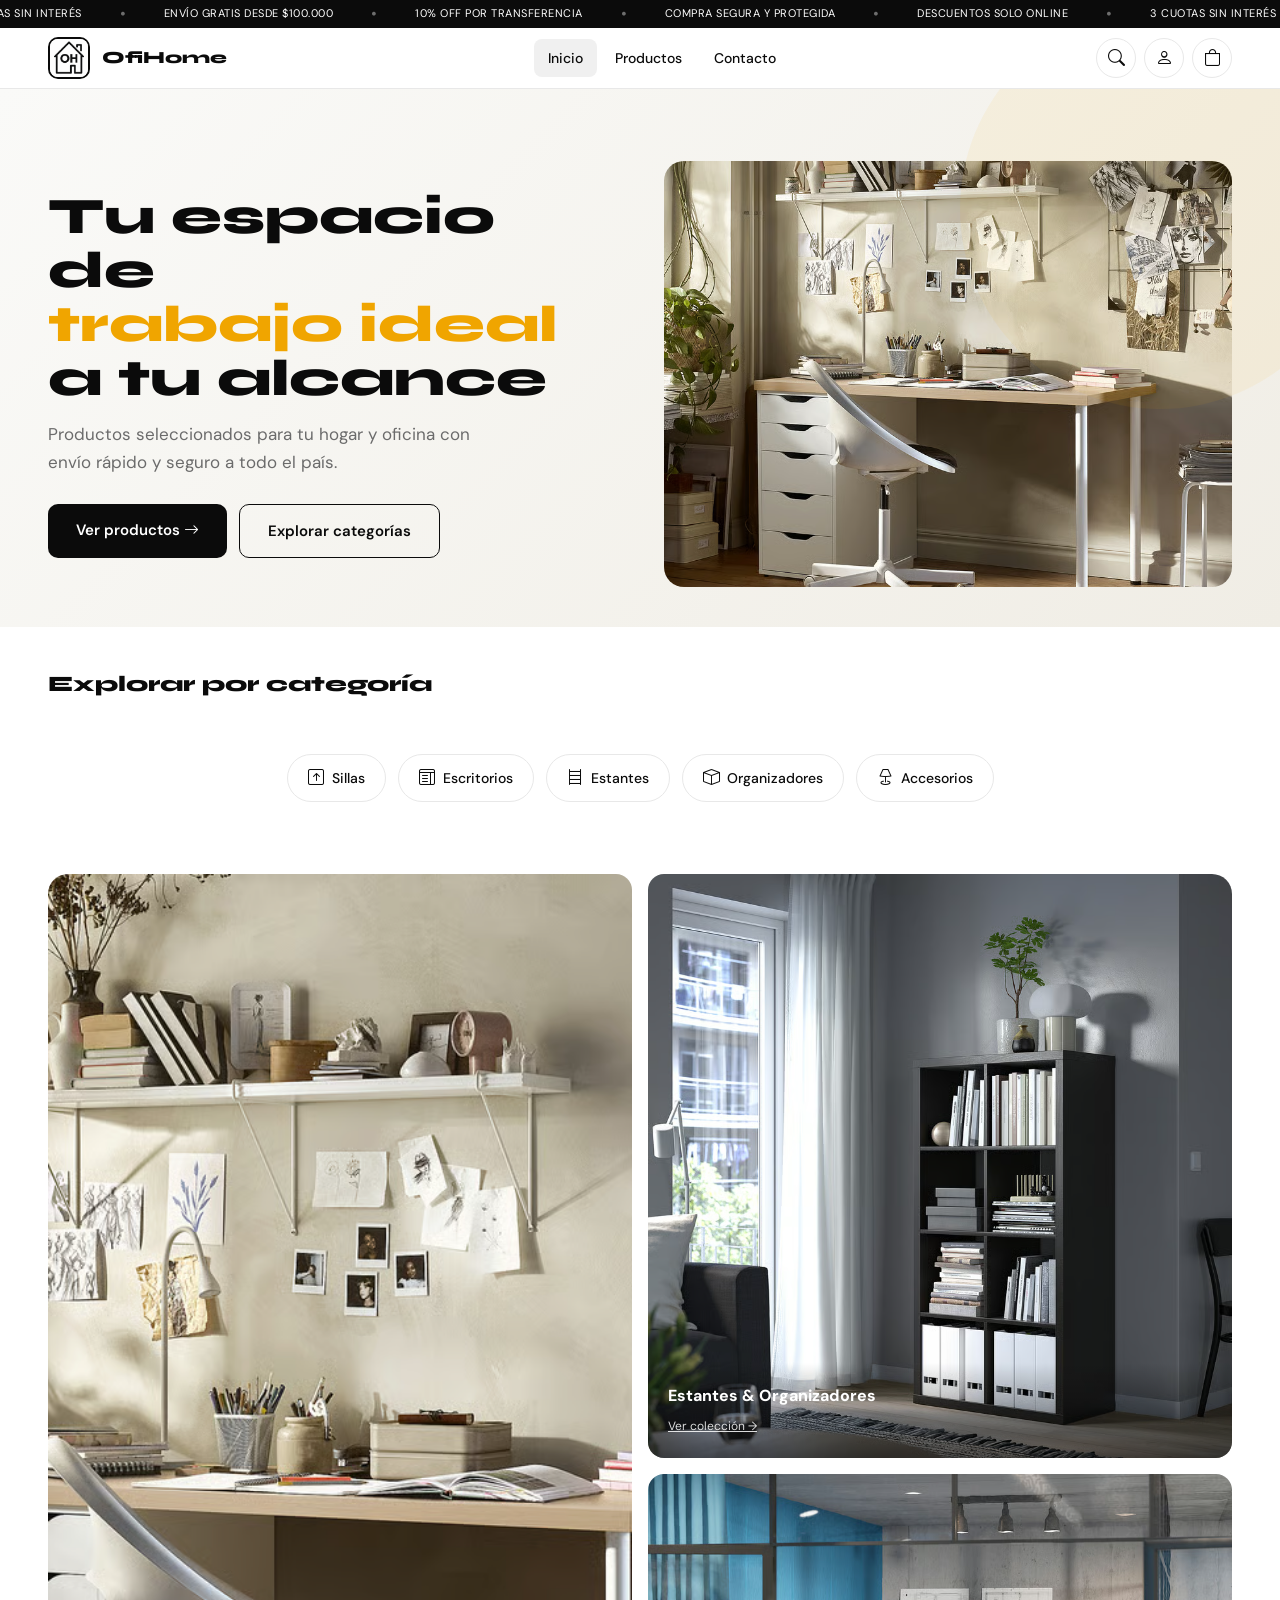
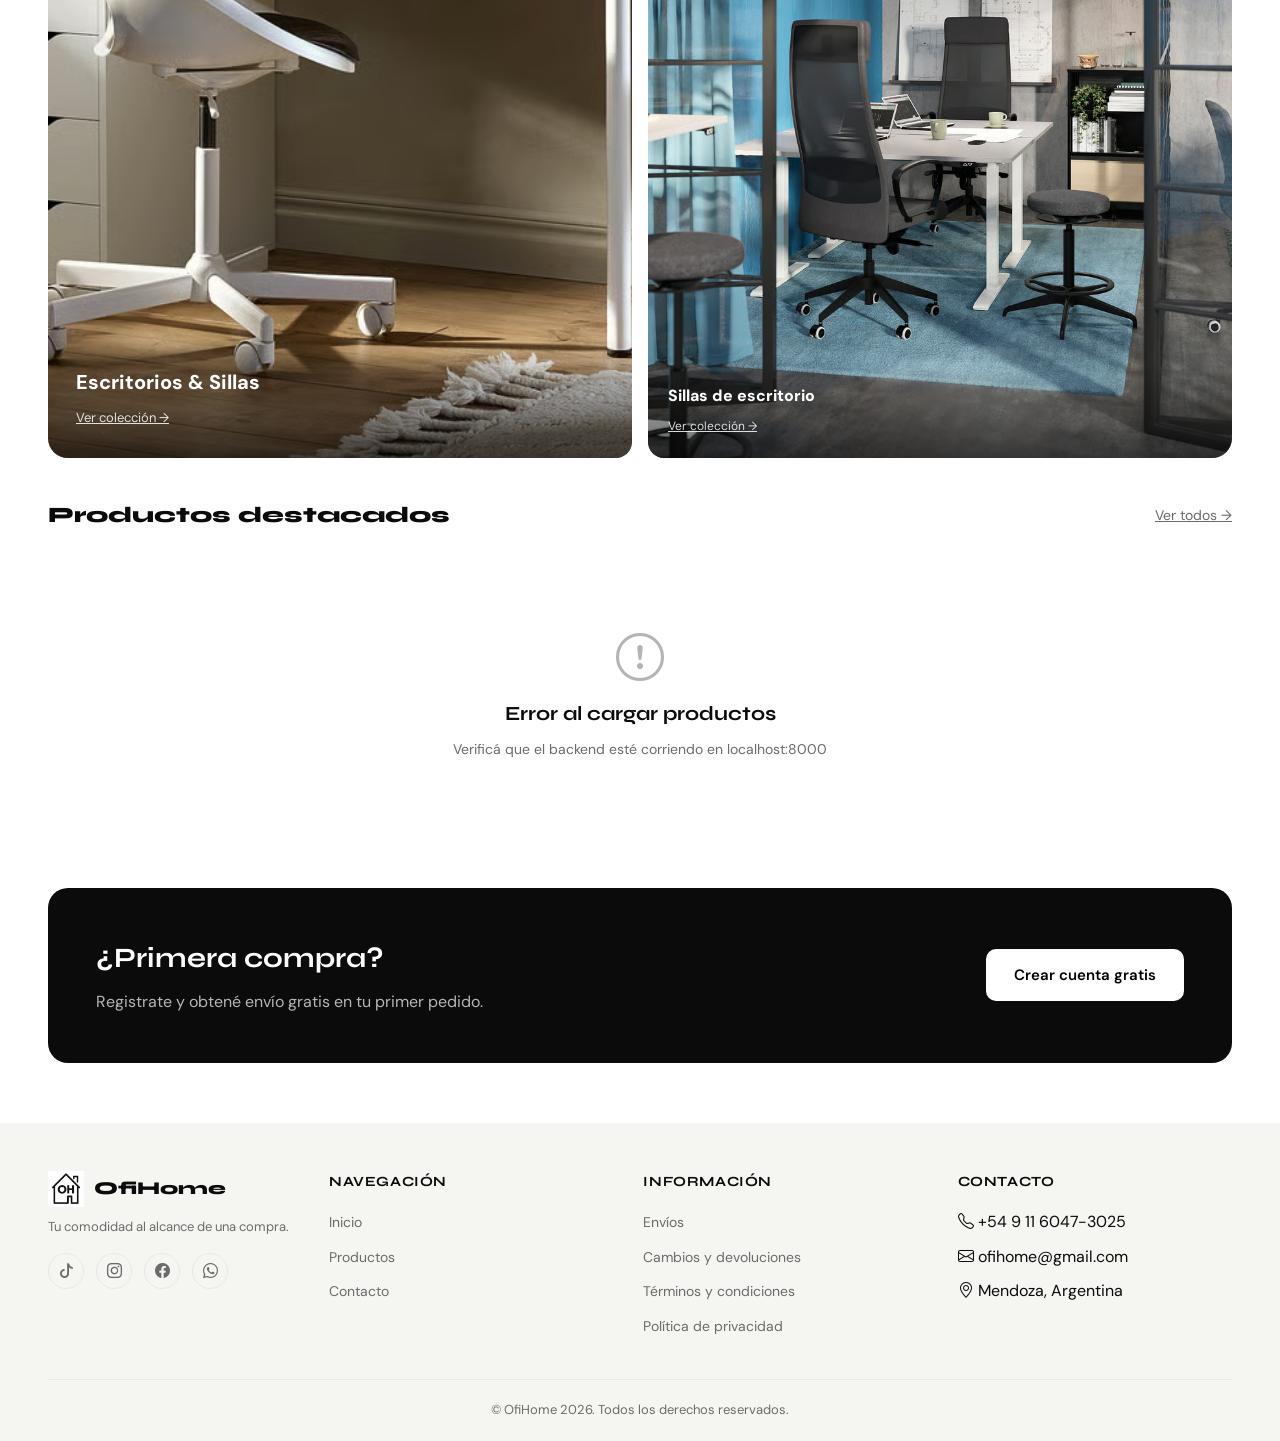
==== admin/index.html @ c02a9fef "frontend del ecommerce" ====
<!doctype html>
<html lang="es">
<head>
  <meta charset="utf-8"/><meta name="viewport" content="width=device-width,initial-scale=1"/>
  <title>OfiHome Admin — Dashboard</title>
  <link rel="stylesheet" href="../css/styles.css"/>
  <link rel="stylesheet" href="https://cdn.jsdelivr.net/npm/bootstrap-icons@1.10.5/font/bootstrap-icons.css">
</head>
<body>
<div class="admin-layout">

  <!-- SIDEBAR -->
  <aside class="admin-sidebar">
    <div class="admin-sidebar-brand">
      <div class="logo-box" style="width:36px;height:36px;border:2px solid #fff;border-radius:8px;overflow:hidden;">
        <img src="../imagen/logo OfiHome.png" alt="Logo">
      </div>
      <span>OfiHome Admin</span>
    </div>
    <nav class="admin-nav">
      <a href="./index.html" class="active"><i class="bi bi-speedometer2"></i> Dashboard</a>
      <a href="./products.html"><i class="bi bi-box-seam"></i> Productos</a>
      <a href="./orders.html"><i class="bi bi-bag-check"></i> Pedidos</a>
      <a href="./clients.html"><i class="bi bi-people"></i> Clientes</a>
      <a href="./categories.html"><i class="bi bi-tags"></i> Categorías</a>
      <a href="../index.html" style="margin-top:auto;border-top:1px solid rgba(255,255,255,.1);padding-top:16px;">
        <i class="bi bi-arrow-left"></i> Ver tienda
      </a>
      <a href="#" id="logoutBtn"><i class="bi bi-box-arrow-right"></i> Cerrar sesión</a>
    </nav>
  </aside>

  <!-- MAIN -->
  <main class="admin-main">
    <h1>Dashboard</h1>

    <div class="stats-grid" id="statsGrid">
      <div class="stat-card"><div class="stat-card-icon blue"><i class="bi bi-box-seam"></i></div><div class="stat-label">Productos</div><div class="stat-value" id="statProducts">—</div></div>
      <div class="stat-card"><div class="stat-card-icon green"><i class="bi bi-bag-check"></i></div><div class="stat-label">Pedidos</div><div class="stat-value" id="statOrders">—</div></div>
      <div class="stat-card"><div class="stat-card-icon orange"><i class="bi bi-people"></i></div><div class="stat-label">Clientes</div><div class="stat-value" id="statClients">—</div></div>
      <div class="stat-card"><div class="stat-card-icon purple"><i class="bi bi-currency-dollar"></i></div><div class="stat-label">Ingresos totales</div><div class="stat-value" id="statRevenue">—</div></div>
    </div>

    <div style="display:grid;grid-template-columns:1fr 1fr;gap:20px;margin-bottom:24px;">
      <!-- Pedidos recientes -->
      <div class="admin-table-container">
        <div class="admin-table-header">
          <h3>Pedidos recientes</h3>
          <a href="./orders.html" style="font-size:13px;color:#666;">Ver todos →</a>
        </div>
        <table>
          <thead><tr><th>#</th><th>Cliente</th><th>Total</th><th>Estado</th></tr></thead>
          <tbody id="recentOrders"><tr><td colspan="4" style="text-align:center;padding:20px;color:#999;">Cargando...</td></tr></tbody>
        </table>
      </div>

      <!-- Stock bajo -->
      <div class="admin-table-container">
        <div class="admin-table-header">
          <h3>Stock bajo</h3>
          <a href="./products.html" style="font-size:13px;color:#666;">Gestionar →</a>
        </div>
        <table>
          <thead><tr><th>Producto</th><th>Stock</th><th>Precio</th></tr></thead>
          <tbody id="lowStock"><tr><td colspan="3" style="text-align:center;padding:20px;color:#999;">Cargando...</td></tr></tbody>
        </table>
      </div>
    </div>

    <!-- Distribución por estado -->
    <div class="admin-table-container">
      <div class="admin-table-header"><h3>Estado de pedidos</h3></div>
      <div style="padding:20px;display:flex;gap:16px;flex-wrap:wrap;" id="orderStats"></div>
    </div>
  </main>
</div>

<script type="module">
  import { requireAdmin, clearSession } from "../js/auth.js";
  import { getProducts, getOrders, getClients } from "../js/api.js";
  import { formatPrice, formatDate } from "../js/utils.js";
  import { ORDER_STATUS } from "../js/config.js";

  requireAdmin();

  document.getElementById("logoutBtn").addEventListener("click", (e) => {
    e.preventDefault(); clearSession(); window.location.href = "../index.html";
  });

  try {
    const [products, orders, clients] = await Promise.all([
      getProducts({ limit: 1000 }), getOrders({ limit: 1000 }), getClients({ limit: 1000 })
    ]);

    const revenue = orders.reduce((s, o) => s + o.total, 0);
    document.getElementById("statProducts").textContent = products.length;
    document.getElementById("statOrders").textContent = orders.length;
    document.getElementById("statClients").textContent = clients.length;
    document.getElementById("statRevenue").textContent = formatPrice(revenue);

    // Pedidos recientes
    const tbody = document.getElementById("recentOrders");
    const recent = orders.slice(-5).reverse();
    tbody.innerHTML = recent.length ? recent.map(o => {
      const client = clients.find(c => c.id_key === o.client_id);
      return `<tr>
        <td><strong>#${o.id_key}</strong></td>
        <td>${client ? `${client.name} ${client.lastname}` : `Cliente #${o.client_id}`}</td>
        <td>${formatPrice(o.total)}</td>
        <td><span class="order-status-badge status-${o.status}">${ORDER_STATUS[o.status]}</span></td>
      </tr>`;
    }).join("") : `<tr><td colspan="4" style="text-align:center;color:#999;padding:20px;">Sin pedidos</td></tr>`;

    // Stock bajo
    const low = products.filter(p => p.stock <= 5).sort((a,b) => a.stock - b.stock);
    document.getElementById("lowStock").innerHTML = low.length ? low.map(p => `
      <tr>
        <td>${p.name}</td>
        <td><span class="order-status-badge ${p.stock===0?"status-4":"status-1"}">${p.stock}</span></td>
        <td>${formatPrice(p.price)}</td>
      </tr>`).join("") : `<tr><td colspan="3" style="text-align:center;color:#2d7a3a;padding:20px;">✓ Todo bien</td></tr>`;

    // Stats de estado
    const statusCount = {};
    orders.forEach(o => { statusCount[o.status] = (statusCount[o.status] || 0) + 1; });
    const colors = { 1: "#fff8e1", 2: "#e3f2fd", 3: "#e8f5e9", 4: "#fce4ec" };
    const textColors = { 1: "#c57a00", 2: "#1565c0", 3: "#2d7a3a", 4: "#e53e3e" };
    document.getElementById("orderStats").innerHTML = Object.entries(ORDER_STATUS).map(([k,v]) => `
      <div style="background:${colors[k]};border-radius:12px;padding:20px 28px;text-align:center;">
        <div style="font-size:32px;font-weight:800;color:${textColors[k]};">${statusCount[k]||0}</div>
        <div style="font-size:13px;color:${textColors[k]};margin-top:4px;">${v}</div>
      </div>`).join("");
  } catch(e) {
    console.error(e);
  }
</script>
</body>
</html>
---- css/styles.css ----
@import url('https://fonts.googleapis.com/css2?family=Syne:wght@400;600;700;800&family=DM+Sans:wght@300;400;500&display=swap');

:root {
  --bg: #ffffff;
  --fg: #0b0b0b;
  --muted: #6b6b6b;
  --line: #e8e8e8;
  --accent: #1a1a1a;
  --accent2: #f0a500;
  --surface: #f7f7f5;
  --danger: #e53e3e;
  --success: #2d7a3a;
  --radius: 12px;
  --shadow: 0 2px 16px rgba(0,0,0,.08);
  --shadow-lg: 0 8px 40px rgba(0,0,0,.14);
}

*, *::before, *::after { box-sizing: border-box; margin: 0; padding: 0; }

body {
  font-family: 'DM Sans', ui-sans-serif, system-ui, sans-serif;
  background: var(--bg);
  color: var(--fg);
  line-height: 1.6;
}

h1,h2,h3,h4,h5 { font-family: 'Syne', sans-serif; }
a { color: inherit; text-decoration: none; }
img { max-width: 100%; display: block; }
button { cursor: pointer; font-family: inherit; }

/* ══════════════════════════════════════════
   HEADER
══════════════════════════════════════════ */
.site-header {
  position: sticky; top: 0; z-index: 100;
  background: var(--bg);
  border-bottom: 1px solid var(--line);
}

.topbar {
  height: 28px; background: #0b0b0b; color: #fff;
  overflow: hidden; display: flex; align-items: center;
}
.topbar-track {
  display: inline-flex; align-items: center;
  gap: 18px; white-space: nowrap; padding: 0 18px;
}
.promo-item { font-size: 11px; letter-spacing:.5px; margin-right:20px; }
.promo-sep { opacity:.4; margin-right:20px; }

.mainbar {
  height: 60px; padding: 0 48px;
  display: grid; grid-template-columns: auto 1fr auto;
  align-items: center; gap: 12px;
}

.brand { display:flex; align-items:center; gap:12px; }
.logo-box {
  width:42px; height:42px; border:2px solid var(--fg);
  border-radius:10px; display:grid; place-items:center;
  overflow:hidden;
}
.logo-box img { width:100%; height:100%; object-fit:contain; }
.brand-name { font-family:'Syne',sans-serif; font-weight:800; font-size:17px; }

.nav { display:flex; justify-content:center; gap:4px; }
.nav-link {
  font-size:14px; font-weight:500; padding:8px 14px;
  border-radius:8px; color:var(--fg); transition:background .15s;
}
.nav-link:hover, .nav-link.active { background:#f0f0f0; }

.actions { display:flex; justify-content:flex-end; align-items:center; gap:8px; position:relative; }

.icon-btn {
  position:relative; width:40px; height:40px; border-radius:999px;
  border:1px solid var(--line); background:#fff;
  display:grid; place-items:center; color:var(--fg); transition:background .15s;
}
.icon-btn:hover { background:#f4f4f4; }
.icon-btn i { font-size:17px; }

.badge {
  position:absolute; top:-5px; right:-5px;
  min-width:18px; height:18px; padding:0 5px;
  border-radius:999px; background:var(--fg); color:#fff;
  font-size:11px; display:grid; place-items:center;
  border:2px solid #fff; font-weight:700;
}

/* ── Mini carrito ── */
.cart-wrapper { position:relative; }
.mini-cart-panel {
  position:absolute; top:calc(100% + 12px); right:0;
  width:340px; background:#fff; border:1px solid var(--line);
  border-radius:var(--radius); box-shadow:var(--shadow-lg);
  opacity:0; pointer-events:none; transform:translateY(-8px);
  transition:opacity .2s, transform .2s; z-index:200;
}
.mini-cart-panel.open { opacity:1; pointer-events:all; transform:translateY(0); }
.mini-cart-header { padding:16px 20px 12px; font-weight:700; font-family:'Syne',sans-serif; border-bottom:1px solid var(--line); font-size:15px; }
.mini-cart-items { max-height:280px; overflow-y:auto; padding:8px 0; }
.mini-cart-item {
  display:flex; justify-content:space-between; align-items:center;
  padding:10px 20px; gap:12px;
}
.mini-cart-item:hover { background:var(--surface); }
.mci-info { flex:1; min-width:0; }
.mci-name { font-size:13px; font-weight:500; white-space:nowrap; overflow:hidden; text-overflow:ellipsis; display:block; }
.mci-qty { font-size:12px; color:var(--muted); }
.mci-right { display:flex; align-items:center; gap:8px; }
.mci-price { font-size:13px; font-weight:600; white-space:nowrap; }
.mci-remove {
  background:none; border:none; padding:4px;
  color:var(--muted); border-radius:4px;
}
.mci-remove:hover { color:var(--danger); background:#fff0f0; }
.mini-cart-empty { padding:32px 20px; text-align:center; color:var(--muted); }
.mini-cart-empty p { margin-top:8px; font-size:14px; }
.mini-cart-footer { padding:14px 20px; border-top:1px solid var(--line); }
.mini-cart-total { display:flex; justify-content:space-between; margin-bottom:12px; font-size:15px; }
.mini-cart-total strong { font-size:17px; }
.btn-cart-view, .btn-checkout-mini {
  display:block; text-align:center; padding:10px;
  border-radius:8px; font-weight:600; font-size:14px;
  transition:background .15s;
}
.btn-cart-view { border:1.5px solid var(--fg); margin-bottom:8px; }
.btn-cart-view:hover { background:var(--fg); color:#fff; }
.btn-checkout-mini { background:var(--fg); color:#fff; }
.btn-checkout-mini:hover { background:#333; }

/* ── Buscador overlay ── */
.search-overlay {
  position:fixed; inset:0; background:rgba(0,0,0,.5);
  z-index:500; display:grid; place-items:start center;
  padding-top:120px; opacity:0; pointer-events:none; transition:opacity .2s;
}
.search-overlay.open { opacity:1; pointer-events:all; }
.search-box {
  background:#fff; border-radius:16px; padding:24px;
  width:min(600px, 90vw); box-shadow:var(--shadow-lg);
}
.search-box input {
  width:100%; border:none; outline:none; font-size:20px;
  font-family:'Syne',sans-serif; padding:8px 0;
  border-bottom:2px solid var(--fg);
}
.search-hint { font-size:12px; color:var(--muted); margin-top:8px; }

/* ══════════════════════════════════════════
   HERO
══════════════════════════════════════════ */
.hero {
  padding:72px 48px 40px;
  background: linear-gradient(135deg, #fafaf8 0%, #f0ede5 100%);
  position:relative; overflow:hidden;
}
.hero::before {
  content:''; position:absolute; right:-80px; top:-80px;
  width:400px; height:400px; border-radius:50%;
  background:rgba(240,165,0,.07); pointer-events:none;
}
.hero-inner {
  max-width:1200px; margin:0 auto;
  display:grid; grid-template-columns:1fr 1fr; gap:48px; align-items:center;
}
.hero-text h1 {
  font-size:clamp(32px,4vw,54px); line-height:1.05; font-weight:800;
  margin-bottom:16px;
}
.hero-text h1 span { color:var(--accent2); }
.hero-text p { font-size:17px; color:var(--muted); max-width:440px; margin-bottom:28px; }
.hero-actions { display:flex; gap:12px; flex-wrap:wrap; }
.btn-primary {
  background:var(--fg); color:#fff; padding:14px 28px;
  border-radius:10px; font-weight:600; font-size:15px;
  border:none; transition:background .15s, transform .1s;
}
.btn-primary:hover { background:#333; transform:translateY(-1px); }
.btn-secondary {
  background:transparent; color:var(--fg); padding:14px 28px;
  border-radius:10px; font-weight:600; font-size:15px;
  border:1.5px solid var(--fg); transition:background .15s;
}
.btn-secondary:hover { background:var(--fg); color:#fff; }
.hero-img { border-radius:20px; overflow:hidden; aspect-ratio:4/3; }
.hero-img img { width:100%; height:100%; object-fit:cover; }

/* ══════════════════════════════════════════
   CATEGORÍAS STRIP
══════════════════════════════════════════ */
.categories-strip {
  padding:32px 48px; display:flex; gap:12px; overflow-x:auto;
  scrollbar-width:none; justify-content:center; flex-wrap:wrap;
}
.categories-strip::-webkit-scrollbar { display:none; }
.cat-chip {
  display:flex; align-items:center; gap:8px;
  padding:10px 20px; border-radius:999px;
  border:1.5px solid var(--line); background:#fff;
  font-size:14px; font-weight:500; white-space:nowrap;
  cursor:pointer; transition:all .15s; color:var(--fg);
}
.cat-chip i { font-size:16px; }
.cat-chip:hover, .cat-chip.active {
  background:var(--fg); color:#fff; border-color:var(--fg);
}

/* ══════════════════════════════════════════
   PRODUCTOS GRID
══════════════════════════════════════════ */
.section-header {
  display:flex; justify-content:space-between; align-items:center;
  padding:0 48px; margin-bottom:24px;
}
.section-header h2 { font-size:22px; font-weight:800; }
.section-header a { font-size:14px; color:var(--muted); text-decoration:underline; }

.products-grid {
  display:grid;
  grid-template-columns:repeat(auto-fill, minmax(260px, 1fr));
  gap:24px; padding:0 48px 48px;
}

.product-card {
  border-radius:var(--radius); border:1px solid var(--line);
  overflow:hidden; background:#fff; transition:box-shadow .2s, transform .2s;
  display:flex; flex-direction:column;
}
.product-card:hover { box-shadow:var(--shadow-lg); transform:translateY(-2px); }

.product-card-img {
  aspect-ratio:4/3; overflow:hidden; background:var(--surface);
  position:relative;
}
.product-card-img img {
  width:100%; height:100%; object-fit:cover; transition:transform .3s;
}
.product-card:hover .product-card-img img { transform:scale(1.04); }

.stock-badge {
  position:absolute; top:10px; right:10px;
  font-size:11px; font-weight:700; padding:4px 10px;
  border-radius:999px; background:#fff; border:1.5px solid var(--line);
}
.stock-badge.low { border-color:var(--accent2); color:var(--accent2); }
.stock-badge.out { border-color:var(--danger); color:var(--danger); background:#fff5f5; }

.product-card-body { padding:16px; flex:1; display:flex; flex-direction:column; }
.product-cat { font-size:11px; text-transform:uppercase; letter-spacing:.8px; color:var(--muted); margin-bottom:6px; }
.product-name { font-family:'Syne',sans-serif; font-weight:700; font-size:15px; margin-bottom:8px; line-height:1.3; }
.product-rating { display:flex; align-items:center; gap:4px; margin-bottom:10px; }
.stars { color:var(--accent2); font-size:13px; letter-spacing:1px; }
.rating-count { font-size:12px; color:var(--muted); }
.product-price { font-family:'Syne',sans-serif; font-size:20px; font-weight:800; margin-top:auto; margin-bottom:14px; }
.product-price .price-orig { font-size:14px; font-weight:400; color:var(--muted); text-decoration:line-through; margin-right:6px; }

.btn-add-cart {
  width:100%; padding:11px; border-radius:9px;
  border:none; background:var(--fg); color:#fff;
  font-weight:600; font-size:14px; transition:background .15s;
  display:flex; align-items:center; justify-content:center; gap:8px;
}
.btn-add-cart:hover { background:#2d2d2d; }
.btn-add-cart:disabled { background:#ccc; cursor:not-allowed; }

/* ══════════════════════════════════════════
   PÁGINA DE PRODUCTOS
══════════════════════════════════════════ */
.products-page {
  max-width:1400px; margin:0 auto; padding:32px 48px;
  display:grid; grid-template-columns:220px 1fr; gap:32px;
}

.filters-sidebar { position:sticky; top:80px; align-self:start; }
.filter-group { margin-bottom:28px; }
.filter-group h4 { font-size:13px; text-transform:uppercase; letter-spacing:.8px; color:var(--muted); margin-bottom:12px; }
.filter-group label { display:flex; align-items:center; gap:8px; font-size:14px; margin-bottom:8px; cursor:pointer; }
.filter-group input[type=checkbox] { accent-color:var(--fg); width:15px; height:15px; }
.price-range { display:flex; align-items:center; gap:8px; }
.price-range input {
  flex:1; padding:8px 10px; border:1.5px solid var(--line);
  border-radius:8px; font-size:13px; outline:none;
}
.price-range input:focus { border-color:var(--fg); }

.products-main-header {
  display:flex; justify-content:space-between; align-items:center; margin-bottom:20px;
}
.products-count { font-size:14px; color:var(--muted); }
.sort-select {
  padding:8px 12px; border:1.5px solid var(--line); border-radius:8px;
  font-size:14px; outline:none; cursor:pointer;
}

/* ══════════════════════════════════════════
   PÁGINA DETALLE PRODUCTO
══════════════════════════════════════════ */
.product-detail-page {
  max-width:1100px; margin:0 auto; padding:40px 48px;
  display:grid; grid-template-columns:1fr 1fr; gap:56px;
}
.product-detail-gallery { position:sticky; top:80px; }
.detail-img-main { border-radius:16px; overflow:hidden; aspect-ratio:1; background:var(--surface); }
.detail-img-main img { width:100%; height:100%; object-fit:cover; }

.detail-cat { font-size:12px; text-transform:uppercase; letter-spacing:.8px; color:var(--muted); margin-bottom:8px; }
.detail-name { font-size:32px; font-weight:800; line-height:1.1; margin-bottom:12px; }
.detail-price { font-size:36px; font-weight:800; margin:16px 0; }
.detail-stock { font-size:14px; margin-bottom:20px; }
.detail-stock span { font-weight:600; }
.detail-stock.low { color:var(--accent2); }
.detail-stock.out { color:var(--danger); }

.qty-selector { display:flex; align-items:center; gap:16px; margin-bottom:24px; }
.qty-selector label { font-size:14px; font-weight:500; }
.qty-control { display:flex; align-items:center; border:1.5px solid var(--line); border-radius:10px; overflow:hidden; }
.qty-control button {
  width:36px; height:36px; border:none; background:none;
  font-size:18px; font-weight:700; transition:background .1s;
}
.qty-control button:hover { background:var(--surface); }
.qty-control input {
  width:48px; text-align:center; border:none; outline:none;
  font-size:15px; font-weight:600;
}
.btn-detail-cart {
  width:100%; padding:15px; border-radius:10px;
  border:none; background:var(--fg); color:#fff;
  font-size:16px; font-weight:700; margin-bottom:12px;
  transition:background .15s;
}
.btn-detail-cart:hover { background:#2d2d2d; }
.detail-desc { margin-top:24px; }
.detail-desc h3 { font-size:16px; margin-bottom:8px; }
.detail-desc p { font-size:14px; color:var(--muted); line-height:1.7; }

.reviews-section { margin-top:40px; border-top:1px solid var(--line); padding-top:32px; }
.reviews-section h3 { font-size:20px; font-weight:800; margin-bottom:24px; }
.review-card { padding:16px 0; border-bottom:1px solid var(--line); }
.review-card:last-child { border-bottom:none; }
.review-header { display:flex; justify-content:space-between; margin-bottom:6px; }
.review-stars { color:var(--accent2); }
.review-date { font-size:12px; color:var(--muted); }
.review-text { font-size:14px; line-height:1.6; }

.review-form { margin-top:24px; padding:20px; background:var(--surface); border-radius:var(--radius); }
.review-form h4 { font-size:16px; font-weight:700; margin-bottom:16px; }
.star-picker { display:flex; gap:8px; margin-bottom:14px; }
.star-picker button {
  background:none; border:none; font-size:24px; color:#ddd;
  transition:color .1s;
}
.star-picker button.active { color:var(--accent2); }

/* ══════════════════════════════════════════
   CARRITO PÁGINA
══════════════════════════════════════════ */
.cart-page { max-width:1000px; margin:40px auto; padding:0 48px; }
.cart-page h1 { font-size:28px; font-weight:800; margin-bottom:28px; }
.cart-layout { display:grid; grid-template-columns:1fr 360px; gap:32px; }

.cart-items-list { display:flex; flex-direction:column; gap:16px; }
.cart-item {
  display:grid; grid-template-columns:80px 1fr auto auto;
  gap:16px; align-items:center; padding:16px;
  border:1px solid var(--line); border-radius:var(--radius);
}
.cart-item-img { width:80px; height:80px; border-radius:10px; overflow:hidden; background:var(--surface); }
.cart-item-img img { width:100%; height:100%; object-fit:cover; }
.cart-item-name { font-weight:600; font-size:15px; margin-bottom:4px; }
.cart-item-price { font-size:13px; color:var(--muted); }
.cart-item-subtotal { font-weight:700; font-size:16px; white-space:nowrap; }
.cart-item-remove { background:none; border:none; color:var(--muted); font-size:20px; padding:4px; border-radius:6px; }
.cart-item-remove:hover { color:var(--danger); background:#fff5f5; }

.order-summary {
  background:var(--surface); border-radius:var(--radius);
  padding:24px; position:sticky; top:80px; align-self:start;
}
.order-summary h3 { font-size:18px; font-weight:800; margin-bottom:20px; }
.summary-row { display:flex; justify-content:space-between; margin-bottom:12px; font-size:14px; }
.summary-row.total { font-size:17px; font-weight:700; border-top:1px solid var(--line); padding-top:14px; margin-top:6px; }
.btn-checkout {
  width:100%; padding:14px; border-radius:10px;
  border:none; background:var(--fg); color:#fff;
  font-size:16px; font-weight:700; margin-top:16px; transition:background .15s;
}
.btn-checkout:hover { background:#2d2d2d; }

/* ══════════════════════════════════════════
   CHECKOUT
══════════════════════════════════════════ */
.checkout-page { max-width:900px; margin:40px auto; padding:0 48px; }
.checkout-page h1 { font-size:28px; font-weight:800; margin-bottom:32px; }
.checkout-layout { display:grid; grid-template-columns:1fr 360px; gap:32px; }

.checkout-step { margin-bottom:32px; }
.step-title {
  font-size:16px; font-weight:700; margin-bottom:16px;
  padding-bottom:10px; border-bottom:2px solid var(--fg);
}

.form-grid { display:grid; grid-template-columns:1fr 1fr; gap:14px; }
.form-grid.full { grid-template-columns:1fr; }
.form-group { display:flex; flex-direction:column; gap:6px; }
.form-group.span2 { grid-column:span 2; }
.form-group label { font-size:13px; font-weight:600; color:var(--muted); text-transform:uppercase; letter-spacing:.4px; }
.form-group input, .form-group select {
  padding:12px 14px; border:1.5px solid var(--line);
  border-radius:9px; font-size:15px; outline:none;
  font-family:inherit; transition:border-color .15s;
}
.form-group input:focus, .form-group select:focus { border-color:var(--fg); }

.payment-options { display:flex; gap:12px; }
.pay-option {
  flex:1; padding:14px; border:2px solid var(--line);
  border-radius:10px; text-align:center; cursor:pointer;
  transition:border-color .15s; font-size:14px; font-weight:500;
}
.pay-option.selected { border-color:var(--fg); background:#f5f5f3; }
.pay-option i { display:block; font-size:22px; margin-bottom:6px; }

.btn-place-order {
  width:100%; padding:15px; border-radius:10px;
  border:none; background:var(--fg); color:#fff;
  font-size:16px; font-weight:700; margin-top:16px; transition:background .15s;
}
.btn-place-order:hover { background:#333; }

/* ══════════════════════════════════════════
   LOGIN / REGISTRO
══════════════════════════════════════════ */
.auth-page {
  min-height:100vh; display:grid; place-items:center;
  background:linear-gradient(135deg,#fafaf8,#f0ede5);
  padding:40px 20px;
}
.auth-card {
  background:#fff; border-radius:20px; box-shadow:var(--shadow-lg);
  width:min(480px,100%); overflow:hidden;
}
.auth-header { background:var(--fg); color:#fff; padding:32px; text-align:center; }
.auth-logo { display:flex; align-items:center; justify-content:center; gap:12px; margin-bottom:8px; }
.auth-logo .logo-box { border-color:#fff; }
.auth-logo span { font-family:'Syne',sans-serif; font-weight:800; font-size:20px; }
.auth-header p { opacity:.7; font-size:14px; }
.auth-body { padding:32px; }
.auth-tabs { display:flex; gap:0; border:1.5px solid var(--line); border-radius:10px; margin-bottom:28px; overflow:hidden; }
.auth-tab {
  flex:1; padding:10px; text-align:center; border:none;
  background:none; font-weight:600; font-size:14px; cursor:pointer; transition:all .15s;
}
.auth-tab.active { background:var(--fg); color:#fff; }
.auth-form { display:flex; flex-direction:column; gap:14px; }
.auth-form .form-group { display:flex; flex-direction:column; gap:6px; }
.auth-form label { font-size:13px; font-weight:600; color:var(--muted); }
.auth-form input {
  padding:12px 14px; border:1.5px solid var(--line);
  border-radius:9px; font-size:15px; outline:none; transition:border-color .15s;
}
.auth-form input:focus { border-color:var(--fg); }
.auth-submit {
  padding:13px; border-radius:10px; border:none;
  background:var(--fg); color:#fff; font-size:15px;
  font-weight:700; margin-top:4px; transition:background .15s;
}
.auth-submit:hover { background:#2d2d2d; }
.auth-error {
  padding:10px 14px; border-radius:8px; background:#fff5f5;
  color:var(--danger); font-size:14px; border:1px solid #fecaca;
  display:none;
}
.auth-error.show { display:block; }

/* ══════════════════════════════════════════
   PERFIL
══════════════════════════════════════════ */
.profile-page { max-width:900px; margin:40px auto; padding:0 48px; }
.profile-header {
  display:flex; align-items:center; gap:24px;
  padding:28px; background:var(--surface); border-radius:var(--radius);
  margin-bottom:32px;
}
.profile-avatar {
  width:72px; height:72px; border-radius:50%;
  background:var(--fg); color:#fff; display:grid; place-items:center;
  font-family:'Syne',sans-serif; font-size:28px; font-weight:800;
}
.profile-info h2 { font-size:22px; font-weight:800; margin-bottom:4px; }
.profile-info p { font-size:14px; color:var(--muted); }

.profile-tabs { display:flex; gap:0; border-bottom:2px solid var(--line); margin-bottom:28px; }
.profile-tab {
  padding:12px 20px; border:none; background:none;
  font-size:14px; font-weight:500; cursor:pointer; color:var(--muted);
  border-bottom:2px solid transparent; margin-bottom:-2px; transition:all .15s;
}
.profile-tab.active { color:var(--fg); border-bottom-color:var(--fg); font-weight:700; }
.tab-panel { display:none; }
.tab-panel.active { display:block; }

.orders-list { display:flex; flex-direction:column; gap:12px; }
.order-card {
  border:1px solid var(--line); border-radius:var(--radius); padding:20px;
  display:flex; justify-content:space-between; align-items:center;
}
.order-meta h4 { font-size:15px; font-weight:700; margin-bottom:4px; }
.order-meta p { font-size:13px; color:var(--muted); }
.order-status-badge {
  padding:5px 14px; border-radius:999px; font-size:12px; font-weight:700;
  text-transform:uppercase; letter-spacing:.5px;
}
.status-1 { background:#fff8e1; color:#c57a00; }
.status-2 { background:#e3f2fd; color:#1565c0; }
.status-3 { background:#e8f5e9; color:var(--success); }
.status-4 { background:#fce4ec; color:var(--danger); }

/* ══════════════════════════════════════════
   ADMIN
══════════════════════════════════════════ */
.admin-layout { display:grid; grid-template-columns:240px 1fr; min-height:100vh; }

.admin-sidebar {
  background:var(--fg); color:#fff;
  padding:32px 0; position:sticky; top:0; height:100vh;
  overflow-y:auto;
}
.admin-sidebar-brand {
  padding:0 24px 28px; display:flex; align-items:center; gap:12px;
  border-bottom:1px solid rgba(255,255,255,.12); margin-bottom:16px;
}
.admin-sidebar-brand .logo-box { border-color:#fff; }
.admin-sidebar-brand span { font-family:'Syne',sans-serif; font-weight:800; font-size:16px; }

.admin-nav a {
  display:flex; align-items:center; gap:12px;
  padding:13px 24px; font-size:14px; font-weight:500;
  color:rgba(255,255,255,.7); transition:all .15s;
}
.admin-nav a:hover, .admin-nav a.active {
  background:rgba(255,255,255,.1); color:#fff;
}
.admin-nav a i { font-size:17px; }

.admin-main { padding:36px; background:#f9f9f7; }
.admin-main h1 { font-size:26px; font-weight:800; margin-bottom:28px; }

.stats-grid {
  display:grid; grid-template-columns:repeat(4,1fr); gap:16px; margin-bottom:32px;
}
.stat-card {
  background:#fff; border-radius:var(--radius); padding:20px;
  border:1px solid var(--line);
}
.stat-card-icon {
  width:44px; height:44px; border-radius:10px;
  display:grid; place-items:center; margin-bottom:12px; font-size:20px;
}
.stat-card-icon.blue { background:#e3f2fd; color:#1565c0; }
.stat-card-icon.green { background:#e8f5e9; color:var(--success); }
.stat-card-icon.orange { background:#fff8e1; color:#c57a00; }
.stat-card-icon.purple { background:#f3e5f5; color:#7b1fa2; }
.stat-label { font-size:12px; text-transform:uppercase; letter-spacing:.6px; color:var(--muted); margin-bottom:4px; }
.stat-value { font-family:'Syne',sans-serif; font-size:28px; font-weight:800; }

.admin-table-container {
  background:#fff; border-radius:var(--radius); border:1px solid var(--line);
  overflow:hidden; margin-bottom:24px;
}
.admin-table-header {
  padding:16px 20px; display:flex; justify-content:space-between;
  align-items:center; border-bottom:1px solid var(--line);
}
.admin-table-header h3 { font-size:16px; font-weight:700; }
.btn-admin-add {
  padding:9px 18px; border-radius:8px; border:none;
  background:var(--fg); color:#fff; font-size:13px; font-weight:600;
  display:flex; align-items:center; gap:6px; transition:background .15s;
}
.btn-admin-add:hover { background:#333; }

table { width:100%; border-collapse:collapse; }
th {
  padding:12px 16px; text-align:left; font-size:12px;
  text-transform:uppercase; letter-spacing:.6px; color:var(--muted);
  border-bottom:1px solid var(--line); background:#fafaf9;
}
td { padding:14px 16px; font-size:14px; border-bottom:1px solid var(--line); }
tr:last-child td { border-bottom:none; }
tr:hover td { background:#fafaf9; }

.btn-table-edit, .btn-table-del {
  padding:6px 12px; border-radius:6px; border:none;
  font-size:12px; font-weight:600; margin-right:4px;
}
.btn-table-edit { background:#f0f0f0; color:var(--fg); }
.btn-table-edit:hover { background:#e0e0e0; }
.btn-table-del { background:#fff0f0; color:var(--danger); }
.btn-table-del:hover { background:#fecaca; }

/* ── Modal ── */
.modal-overlay {
  position:fixed; inset:0; background:rgba(0,0,0,.5);
  z-index:1000; display:grid; place-items:center;
  opacity:0; pointer-events:none; transition:opacity .2s;
}
.modal-overlay.open { opacity:1; pointer-events:all; }
.modal-box {
  background:#fff; border-radius:16px; padding:32px;
  width:min(520px,90vw); box-shadow:var(--shadow-lg);
  transform:translateY(20px); transition:transform .2s;
}
.modal-overlay.open .modal-box { transform:translateY(0); }
.modal-title { font-size:20px; font-weight:800; margin-bottom:20px; }
.modal-actions { display:flex; gap:10px; justify-content:flex-end; margin-top:20px; }
.btn-modal-cancel {
  padding:10px 20px; border-radius:8px; border:1.5px solid var(--line);
  background:#fff; font-size:14px; font-weight:600;
}
.btn-modal-confirm {
  padding:10px 20px; border-radius:8px; border:none;
  background:var(--fg); color:#fff; font-size:14px; font-weight:600;
}

/* ══════════════════════════════════════════
   TOAST
══════════════════════════════════════════ */
#toastContainer {
  position:fixed; bottom:24px; right:24px; z-index:999;
  display:flex; flex-direction:column; gap:10px;
}
.toast {
  padding:14px 20px; border-radius:10px; background:#1a1a1a;
  color:#fff; font-size:14px; font-weight:500; max-width:320px;
  box-shadow:var(--shadow-lg); animation:toastIn .3s ease;
  display:flex; align-items:center; gap:10px;
}
.toast.success { background:#1a3a1a; border-left:4px solid #4caf50; }
.toast.error { background:#3a1a1a; border-left:4px solid var(--danger); }
.toast.info { background:#1a2a3a; border-left:4px solid #2196f3; }
@keyframes toastIn { from{opacity:0;transform:translateY(12px)} to{opacity:1;transform:translateY(0)} }

/* ══════════════════════════════════════════
   EMPTY STATE / LOADING
══════════════════════════════════════════ */
.empty-state { text-align:center; padding:64px 20px; color:var(--muted); }
.empty-state i { font-size:48px; margin-bottom:16px; opacity:.5; }
.empty-state h3 { font-size:20px; font-weight:700; margin-bottom:8px; color:var(--fg); }
.empty-state p { font-size:14px; }

.skeleton { background:linear-gradient(90deg,#f0f0f0 25%,#e8e8e8 50%,#f0f0f0 75%); background-size:200% 100%; animation:shimmer 1.5s infinite; border-radius:8px; }
@keyframes shimmer { 0%{background-position:200% 0} 100%{background-position:-200% 0} }

.loading-spinner {
  width:40px; height:40px; border:3px solid var(--line);
  border-top-color:var(--fg); border-radius:50%;
  animation:spin .8s linear infinite; margin:40px auto;
}
@keyframes spin { to{transform:rotate(360deg)} }

/* ══════════════════════════════════════════
   FOOTER
══════════════════════════════════════════ */
.site-footer { background:#f5f5f2; padding:48px 48px 20px; margin-top:60px; }
.footer-content {
  display:grid; grid-template-columns:auto 1fr 1fr 1fr;
  gap:40px; margin-bottom:32px;
}
.footer-section h3 { font-size:14px; font-weight:700; text-transform:uppercase; letter-spacing:.6px; margin-bottom:16px; }
.footer-section ul { list-style:none; }
.footer-section ul li { margin-bottom:9px; }
.footer-section ul li a { font-size:14px; color:var(--muted); transition:color .15s; }
.footer-section ul li a:hover { color:var(--fg); }
.footer-brand-name { font-family:'Syne',sans-serif; font-weight:800; font-size:18px; }
.brand-slogan { font-size:13px; color:var(--muted); margin-top:8px; }
.social-icons { display:flex; gap:12px; margin-top:16px; }
.social-icons a { width:36px; height:36px; border-radius:50%; border:1.5px solid var(--line); display:grid; place-items:center; font-size:15px; color:var(--muted); transition:all .15s; }
.social-icons a:hover { background:var(--fg); color:#fff; border-color:var(--fg); }
.footer-copyright { text-align:center; padding-top:20px; border-top:1px solid var(--line); color:var(--muted); font-size:13px; }

/* ══════════════════════════════════════════
   UTILIDADES
══════════════════════════════════════════ */
.container { max-width:1400px; margin:0 auto; padding:0 48px; }
.text-muted { color:var(--muted); }
.text-center { text-align:center; }
.mt-8 { margin-top:8px; } .mt-16 { margin-top:16px; } .mt-24 { margin-top:24px; }
.hidden { display:none !important; }

/* ══════════════════════════════════════════
   RESPONSIVE
══════════════════════════════════════════ */
@media (max-width:900px) {
  .mainbar { padding:0 20px; }
  .hero-inner { grid-template-columns:1fr; }
  .hero-img { display:none; }
  .products-grid { padding:0 20px 32px; grid-template-columns:repeat(auto-fill,minmax(200px,1fr)); }
  .products-page { grid-template-columns:1fr; padding:20px; }
  .filters-sidebar { position:static; }
  .cart-layout, .checkout-layout, .product-detail-page { grid-template-columns:1fr; }
  .admin-layout { grid-template-columns:1fr; }
  .admin-sidebar { height:auto; position:static; }
  .stats-grid { grid-template-columns:repeat(2,1fr); }
  .footer-content { grid-template-columns:1fr 1fr; }
  .section-header, .hero { padding-left:20px; padding-right:20px; }
  .categories-strip { padding:20px; }
}
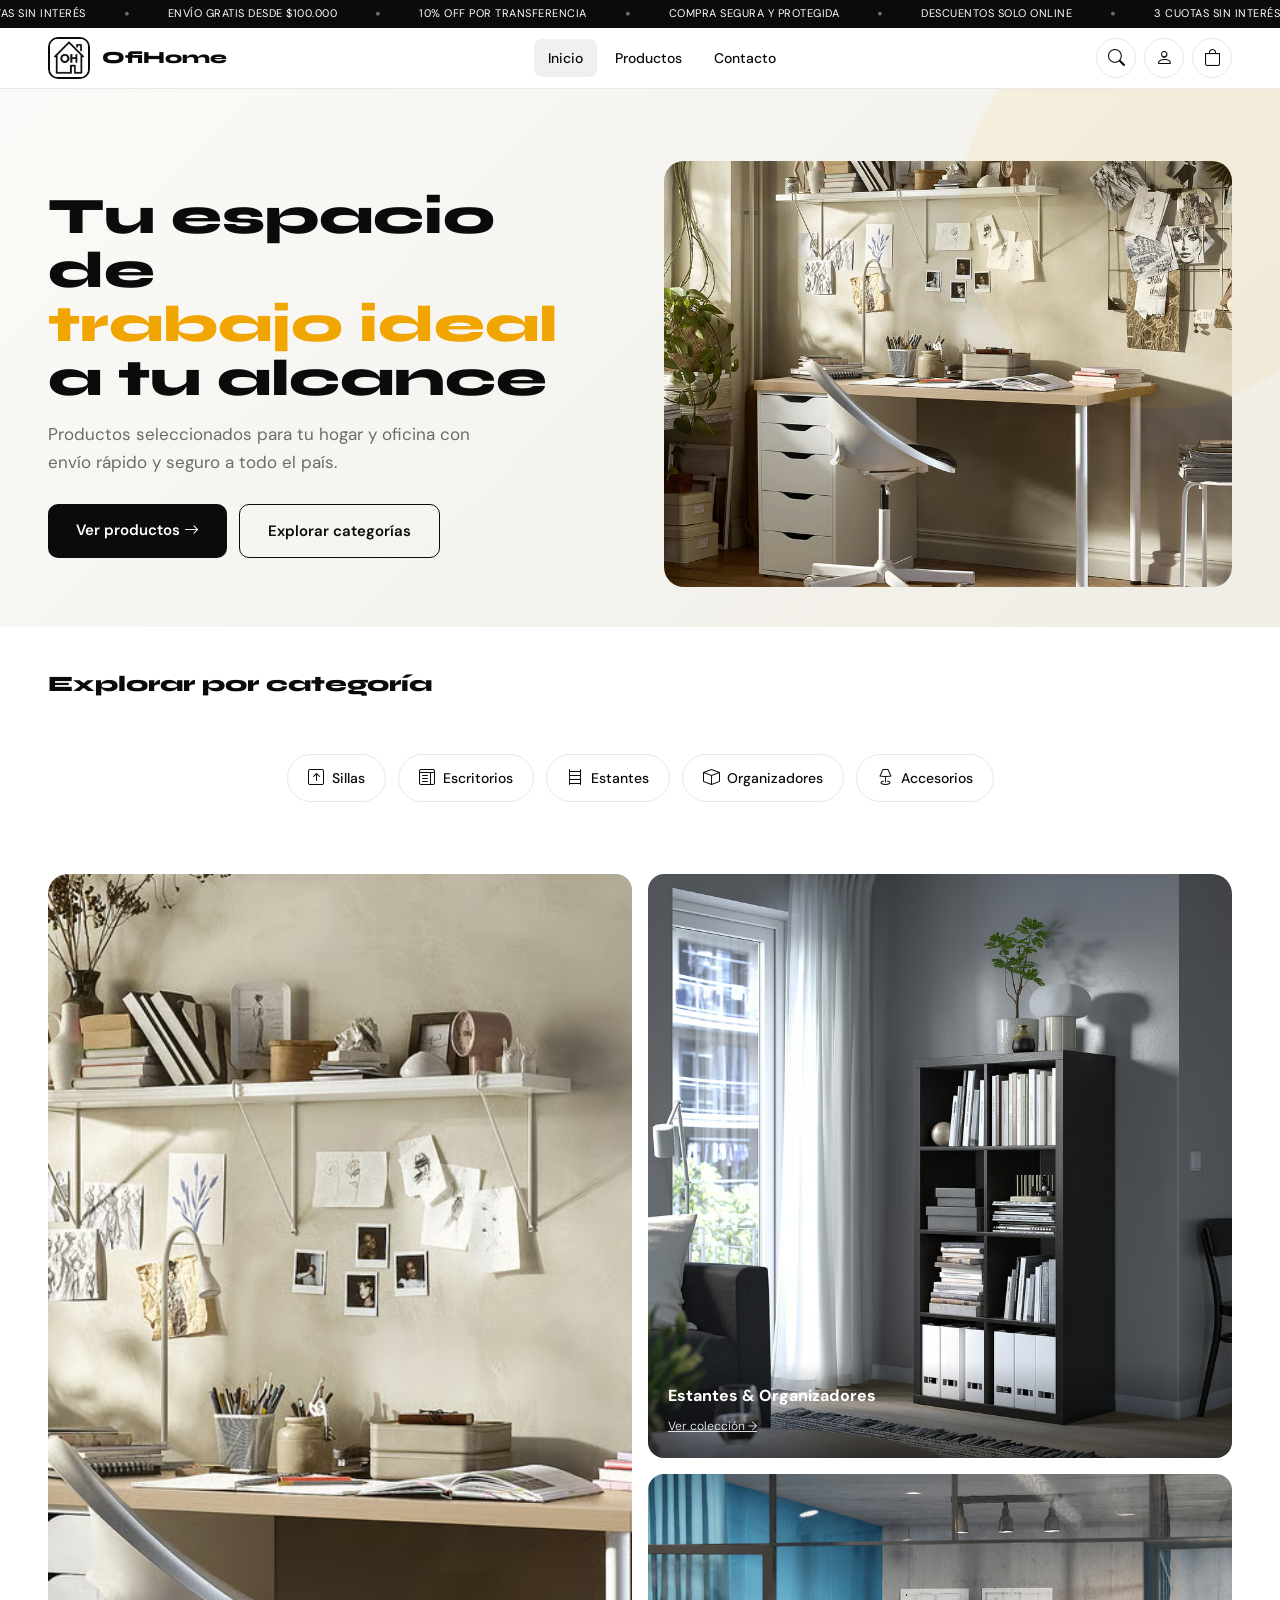
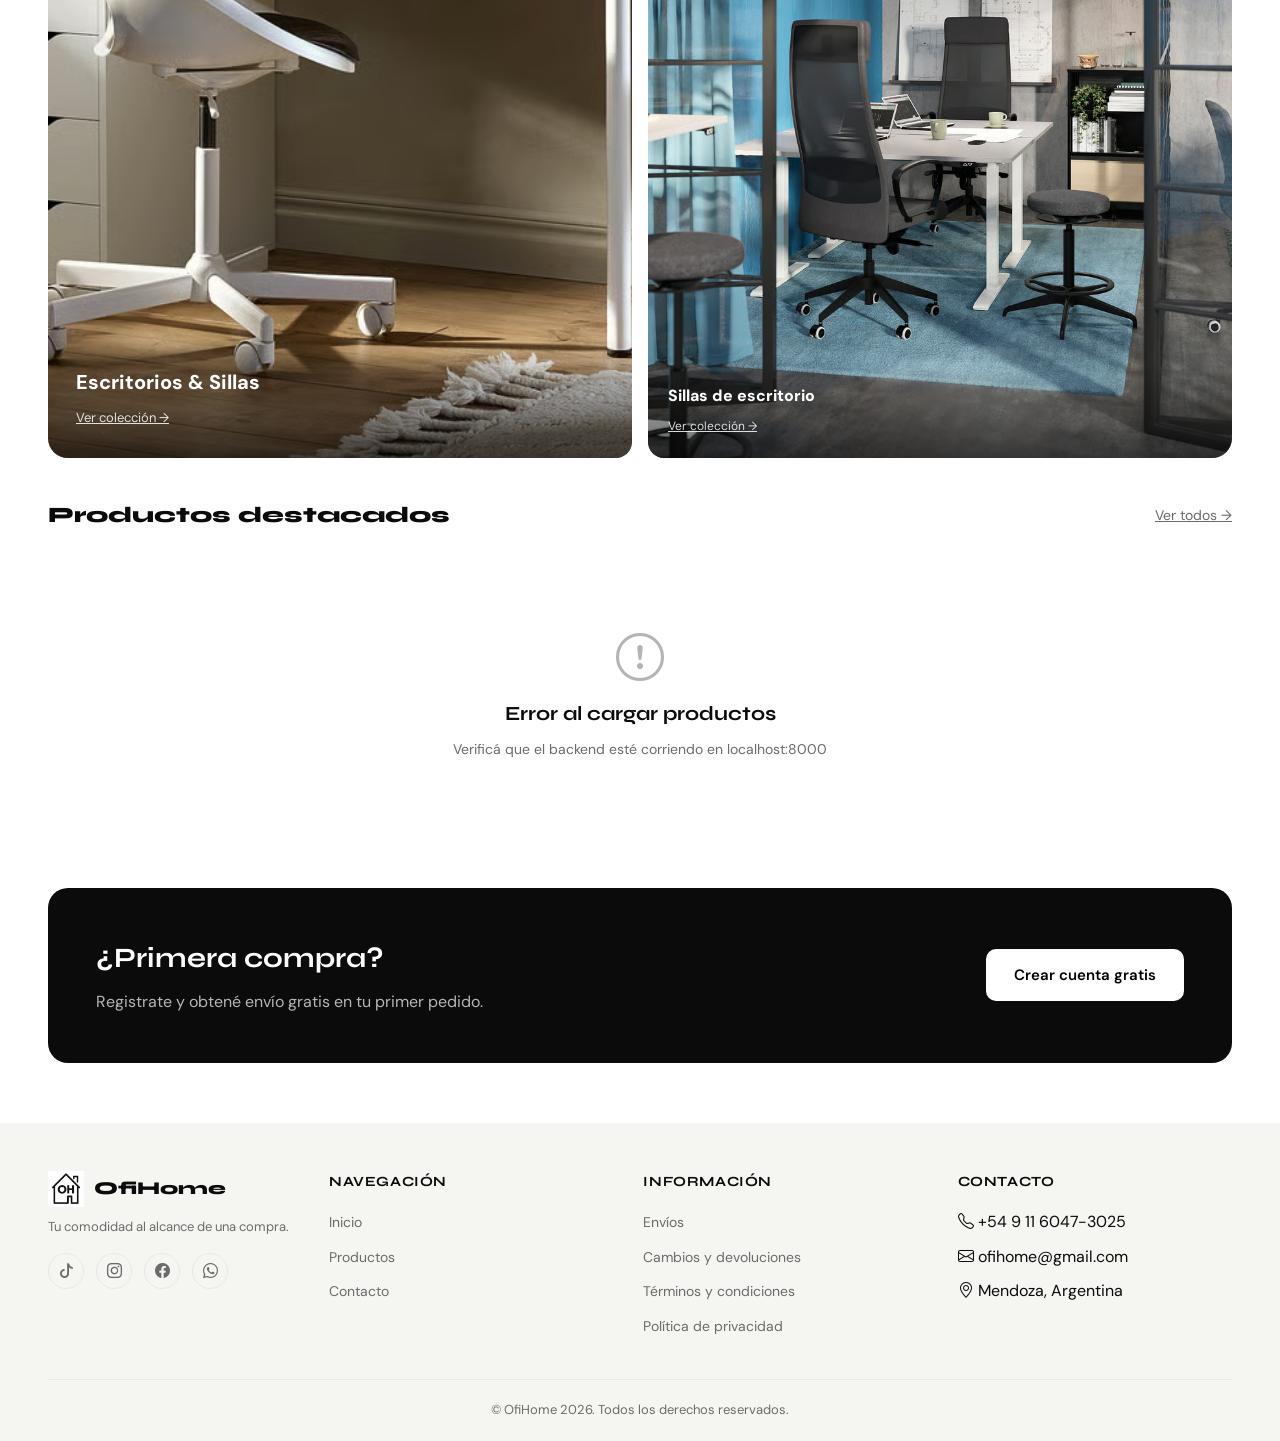
==== commit 079a965d: "fix: checkout client_id, descripcion producto, admin ver mas, carrito por usuario" ====
--- a/admin/index.html
+++ b/admin/index.html
@@ -52,6 +52,7 @@
           <thead><tr><th>#</th><th>Cliente</th><th>Total</th><th>Estado</th></tr></thead>
           <tbody id="recentOrders"><tr><td colspan="4" style="text-align:center;padding:20px;color:#999;">Cargando...</td></tr></tbody>
         </table>
+        <div style="text-align:center;padding:10px;"><button id="verMasOrders" style="display:none;background:none;border:1.5px solid #e8e8e8;border-radius:8px;padding:8px 20px;cursor:pointer;font-size:13px;color:#666;">Ver más pedidos ↓</button></div>
       </div>
 
       <!-- Stock bajo -->
@@ -64,6 +65,7 @@
           <thead><tr><th>Producto</th><th>Stock</th><th>Precio</th></tr></thead>
           <tbody id="lowStock"><tr><td colspan="3" style="text-align:center;padding:20px;color:#999;">Cargando...</td></tr></tbody>
         </table>
+        <div style="text-align:center;padding:10px;"><button id="verMasStock" style="display:none;background:none;border:1.5px solid #e8e8e8;border-radius:8px;padding:8px 20px;cursor:pointer;font-size:13px;color:#666;">Ver más productos ↓</button></div>
       </div>
     </div>
 
@@ -100,25 +102,41 @@
 
     // Pedidos recientes
     const tbody = document.getElementById("recentOrders");
-    const recent = orders.slice(-5).reverse();
-    tbody.innerHTML = recent.length ? recent.map(o => {
-      const client = clients.find(c => c.id_key === o.client_id);
-      return `<tr>
-        <td><strong>#${o.id_key}</strong></td>
-        <td>${client ? `${client.name} ${client.lastname}` : `Cliente #${o.client_id}`}</td>
-        <td>${formatPrice(o.total)}</td>
-        <td><span class="order-status-badge status-${o.status}">${ORDER_STATUS[o.status]}</span></td>
-      </tr>`;
-    }).join("") : `<tr><td colspan="4" style="text-align:center;color:#999;padding:20px;">Sin pedidos</td></tr>`;
+    const allRecent = [...orders].reverse();
+    let showOrders = 10;
+    function renderRecentOrders() {
+      const visible = allRecent.slice(0, showOrders);
+      tbody.innerHTML = visible.length ? visible.map(o => {
+        const client = clients.find(c => c.id_key === o.client_id);
+        return `<tr>
+          <td><strong>#${o.id_key}</strong></td>
+          <td>${client ? `${client.name} ${client.lastname}` : `Cliente #${o.client_id}`}</td>
+          <td>${formatPrice(o.total)}</td>
+          <td><span class="order-status-badge status-${o.status}">${ORDER_STATUS[o.status]}</span></td>
+        </tr>`;
+      }).join("") : `<tr><td colspan="4" style="text-align:center;color:#999;padding:20px;">Sin pedidos</td></tr>`;
+      const verMasOrders = document.getElementById("verMasOrders");
+      if (verMasOrders) verMasOrders.style.display = showOrders >= allRecent.length ? "none" : "";
+    }
+    renderRecentOrders();
+    document.getElementById("verMasOrders")?.addEventListener("click", () => { showOrders += 10; renderRecentOrders(); });
 
     // Stock bajo
     const low = products.filter(p => p.stock <= 5).sort((a,b) => a.stock - b.stock);
-    document.getElementById("lowStock").innerHTML = low.length ? low.map(p => `
-      <tr>
-        <td>${p.name}</td>
-        <td><span class="order-status-badge ${p.stock===0?"status-4":"status-1"}">${p.stock}</span></td>
-        <td>${formatPrice(p.price)}</td>
-      </tr>`).join("") : `<tr><td colspan="3" style="text-align:center;color:#2d7a3a;padding:20px;">✓ Todo bien</td></tr>`;
+    let showStock = 10;
+    function renderLowStock() {
+      const visible = low.slice(0, showStock);
+      document.getElementById("lowStock").innerHTML = visible.length ? visible.map(p => `
+        <tr>
+          <td>${p.name}</td>
+          <td><span class="order-status-badge ${p.stock===0?"status-4":"status-1"}">${p.stock}</span></td>
+          <td>${formatPrice(p.price)}</td>
+        </tr>`).join("") : `<tr><td colspan="3" style="text-align:center;color:#2d7a3a;padding:20px;">✓ Todo bien</td></tr>`;
+      const verMasStock = document.getElementById("verMasStock");
+      if (verMasStock) verMasStock.style.display = showStock >= low.length ? "none" : "";
+    }
+    renderLowStock();
+    document.getElementById("verMasStock")?.addEventListener("click", () => { showStock += 10; renderLowStock(); });
 
     // Stats de estado
     const statusCount = {};
